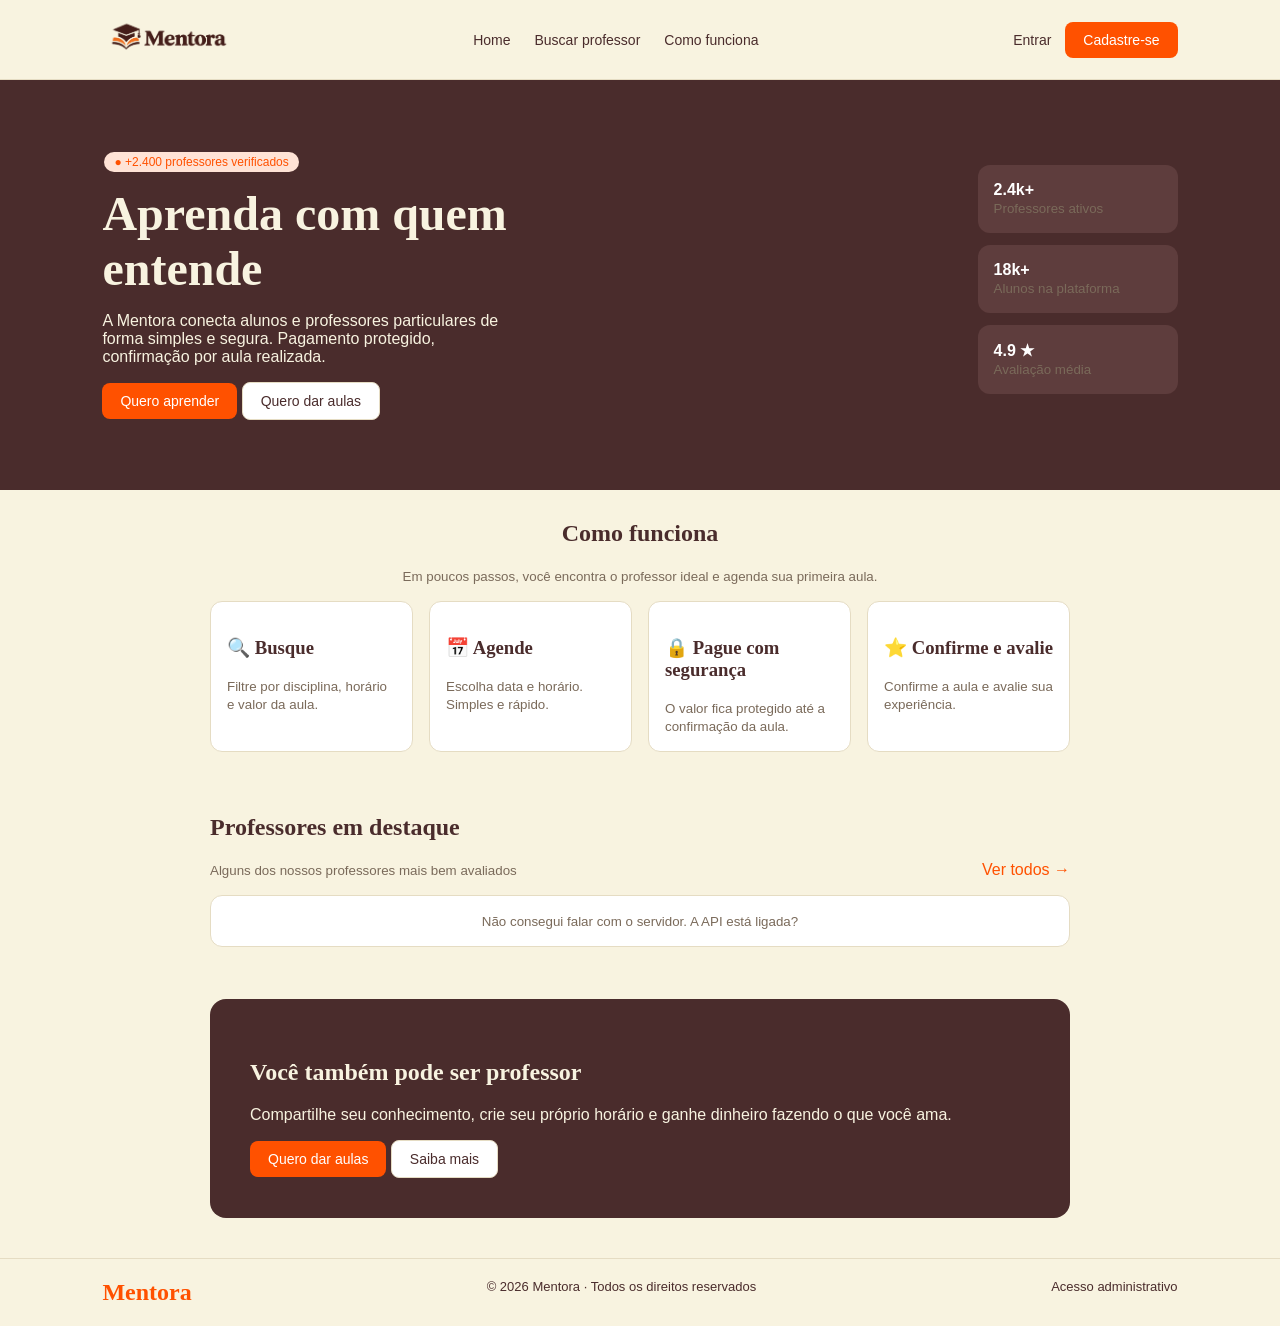
==== Mentora_site/mentora/index.html @ c7b589e5 "Primeiro commit - projeto Mentora" ====
<!DOCTYPE html>
<html lang="pt-BR">
<head>
<meta charset="UTF-8">
<meta name="viewport" content="width=device-width, initial-scale=1">
<title>Mentora</title>
<link rel="icon" type="image/png" href="Imagens/capelo.png">
<link rel="stylesheet" href="style.css">
</head>
<body>
<div id="menu"></div>
<section class="hero">
  <div>
    <span class="tag">● +2.400 professores verificados</span>
    <h1>Aprenda com quem entende</h1>
    <p>A Mentora conecta alunos e professores particulares de forma simples e segura. Pagamento protegido, confirmação por aula realizada.</p>
    <a href="cadastro.html" class="btn">Quero aprender</a>
    <a href="cadastro.html" class="btn btn-claro">Quero dar aulas</a>
  </div>
  <div>
    <div class="card"><b>2.4k+</b><br><small>Professores ativos</small></div>
    <div class="card"><b>18k+</b><br><small>Alunos na plataforma</small></div>
    <div class="card"><b>4.9 ★</b><br><small>Avaliação média</small></div>
  </div>
</section>

<div class="container" id="como">
  <h2 class="centro">Como funciona</h2>
  <p class="centro"><small>Em poucos passos, você encontra o professor ideal e agenda sua primeira aula.</small></p>
  <div class="grade">
    <div class="card"><h3>🔍 Busque</h3><small>Filtre por disciplina, horário e valor da aula.</small></div>
    <div class="card"><h3>📅 Agende</h3><small>Escolha data e horário. Simples e rápido.</small></div>
    <div class="card"><h3>🔒 Pague com segurança</h3><small>O valor fica protegido até a confirmação da aula.</small></div>
    <div class="card"><h3>⭐ Confirme e avalie</h3><small>Confirme a aula e avalie sua experiência.</small></div>
  </div>

  <h2 style="margin-top:50px">Professores em destaque</h2>
  <p><small>Alguns dos nossos professores mais bem avaliados</small> <a href="buscar.html" class="laranja" style="float:right">Ver todos →</a></p>
  <div id="lista" class="grade"></div>

  <div class="cta">
    <h2>Você também pode ser professor</h2>
    <p>Compartilhe seu conhecimento, crie seu próprio horário e ganhe dinheiro fazendo o que você ama.</p>
    <a href="cadastro.html" class="btn">Quero dar aulas</a>
    <a href="#" class="btn btn-claro">Saiba mais</a>
  </div>
</div>

<footer class="rodape"><span class="logo">Mentora</span><span>© 2026 Mentora · Todos os direitos reservados</span><a href="admin.html">Acesso administrativo</a></footer>
<script src="api.js"></script>
<script src="script.js"></script>
<script>
  montarMenu();
  carregarDestaques(); // busca na API os 4 professores mais bem avaliados
</script>
</body></html>
---- Mentora_site/mentora/style.css ----
/* Cores do site guardadas em variáveis: se mudar aqui, muda em todas as páginas */
:root { --laranja:#ff5100; --marrom:#4a2c2c; --creme:#f8f3e0; --borda:#e5dcc3; }
* { box-sizing:border-box; }
body { margin:0; font-family:Arial,sans-serif; background:var(--creme); color:var(--marrom); }
h1,h2,h3,.logo { font-family:Georgia,serif; }
a { color:inherit; text-decoration:none; }
small { color:#7a6a5a; }

/* Menu do topo */
.topo { display:flex; justify-content:space-between; align-items:center; padding:14px 8%; border-bottom:1px solid var(--borda); }
.logo { color:var(--laranja); font-size:24px; font-weight:bold; }
.topo nav a { margin:0 12px; font-size:14px; }
.topo > div a { margin-left:14px; font-size:14px; }

/* Botões, avatar e etiquetas */
.btn { display:inline-block; background:var(--laranja); color:#fff; border:0; border-radius:8px; padding:10px 18px; font-size:14px; cursor:pointer; }
.btn-claro { background:#fff; color:var(--marrom); border:1px solid var(--borda); }
.btn-largo { display:block; text-align:center; margin-top:12px; }
.avatar { display:inline-block; width:36px; height:36px; line-height:36px; text-align:center; border-radius:50%; background:#ffe3d6; color:var(--laranja); }
.grande { width:48px; height:48px; line-height:48px; border-radius:10px; background:var(--borda); color:var(--marrom); }
.tag { display:inline-block; background:#ffe3d6; color:var(--laranja); border-radius:20px; padding:3px 10px; margin:2px; font-size:12px; }
.laranja { color:var(--laranja); }

/* Layout */
.container { max-width:900px; margin:30px auto; padding:0 20px; }
.estreito { max-width:480px; }
.centro { text-align:center; }
.grade { display:grid; grid-template-columns:repeat(auto-fit,minmax(200px,1fr)); gap:16px; }
.linha { display:flex; align-items:center; gap:12px; }
.cresce { flex:1; }
.card { background:#fff; border:1px solid var(--borda); border-radius:12px; padding:16px; margin-bottom:12px; }
.preco { color:var(--laranja); font-weight:bold; font-size:18px; text-align:right; }

/* Home */
.hero { background:var(--marrom); color:var(--creme); padding:70px 8%; display:flex; justify-content:space-between; align-items:center; flex-wrap:wrap; gap:30px; }
.hero h1 { font-size:48px; margin:12px 0; max-width:420px; }
.hero p { max-width:420px; }
.hero .card { background:#5e3d3d; border:0; color:#fff; min-width:200px; }
.cta { background:var(--marrom); color:var(--creme); border-radius:16px; padding:40px; margin:40px 0; }
.rodape { display:flex; justify-content:space-between; padding:20px 8%; border-top:1px solid var(--borda); font-size:13px; }

/* Formulários */
label { display:block; font-size:13px; font-weight:bold; margin:14px 0 6px; }
input[type=text], input[type=email], input[type=password], input[type=number], input[type=time], textarea {
  width:100%; padding:10px; background:var(--creme); border:1px solid var(--borda); border-radius:8px; font-size:14px; }
.chip { display:inline-block; background:var(--creme); border:1px solid var(--borda); border-radius:20px; padding:6px 14px; margin:3px; font-size:13px; cursor:pointer; color:var(--marrom); }
.chip.ativo { background:var(--laranja); color:#fff; border-color:var(--laranja); }
.barra { display:flex; gap:6px; margin:10px 0 20px; }
.barra span { flex:1; height:4px; background:var(--borda); }
.barra span.feita { background:var(--laranja); }
.etapa { display:none; }

/* Abas (Buscar/Minhas aulas/Perfil e área do professor) */
.abas { display:flex; gap:8px; margin:20px 0; }
.abas button { background:#fff; border:1px solid var(--borda); border-radius:8px; padding:8px 16px; cursor:pointer; color:var(--marrom); }
.abas button.ativo { background:var(--laranja); color:#fff; border-color:var(--laranja); }
.aba { display:none; }
.aba.ativa { display:block; }
.cabecalho { background:#fff; border-bottom:1px solid var(--borda); }
.menu-item { display:block; background:#fff; border:1px solid var(--borda); border-radius:10px; padding:14px; margin-bottom:8px; }

/* Ajustando a LOGO */
.logo img {
  width: 130px;
  height: 45px;
  object-fit: contain;
}

/* Painel do administrador */
.ok { color:#2e7d32; margin:6px 0; }
.aviso { color:#b26a00; margin:6px 0; font-weight:bold; }
.abas button b { margin-left:4px; }

/* Foto de perfil do professor (cards, perfil e análise do admin) */
.foto-prof { width:48px; height:48px; border-radius:10px; object-fit:cover; }
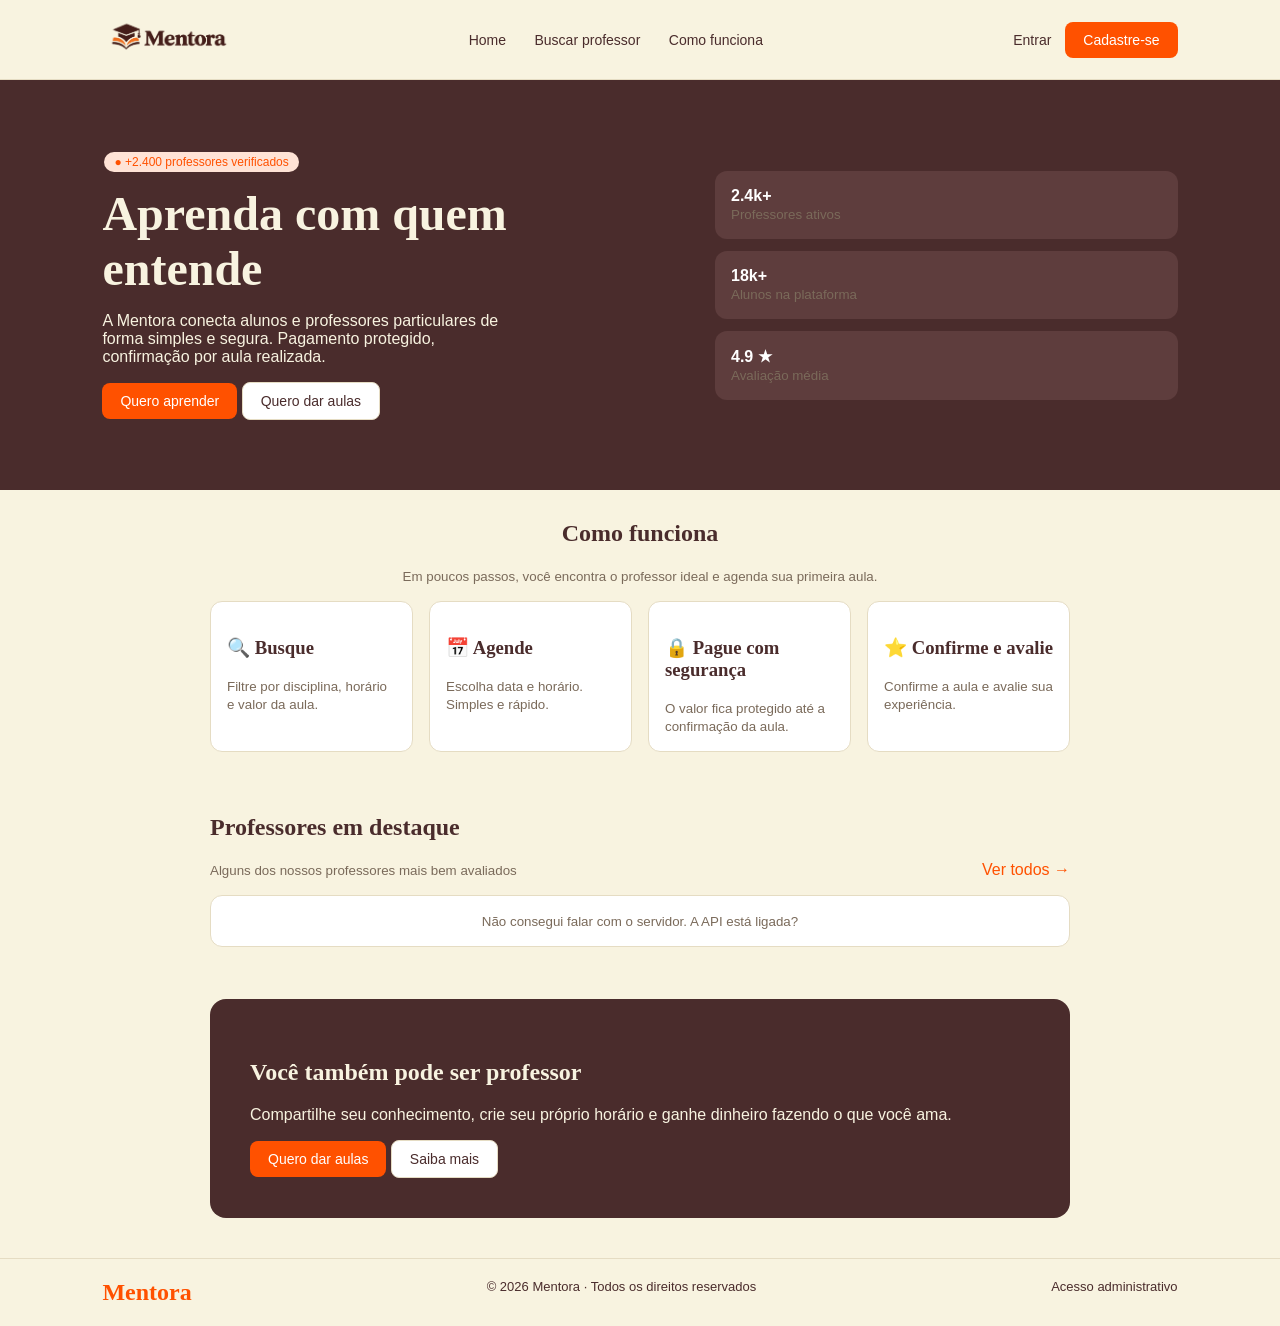
==== commit a54590b6: "Atualiza projeto Mentora" ====
--- a/Mentora_site/mentora/index.html
+++ b/Mentora_site/mentora/index.html
@@ -1,56 +1,161 @@
+
 <!DOCTYPE html>
 <html lang="pt-BR">
+
 <head>
-<meta charset="UTF-8">
-<meta name="viewport" content="width=device-width, initial-scale=1">
-<title>Mentora</title>
-<link rel="icon" type="image/png" href="Imagens/capelo.png">
-<link rel="stylesheet" href="style.css">
+  <meta charset="UTF-8">
+
+  <!-- Permite que a página se adapte à largura da tela do dispositivo -->
+  <meta name="viewport" content="width=device-width, initial-scale=1">
+
+  <title>Mentora</title>
+
+  <!-- Ícone exibido na aba do navegador -->
+  <link rel="icon" type="image/png" href="Imagens/capelo.png">
+
+  <!-- Conecta o arquivo CSS responsável pela aparência e responsividade -->
+  <link rel="stylesheet" href="style.css">
 </head>
+
 <body>
-<div id="menu"></div>
-<section class="hero">
-  <div>
-    <span class="tag">● +2.400 professores verificados</span>
-    <h1>Aprenda com quem entende</h1>
-    <p>A Mentora conecta alunos e professores particulares de forma simples e segura. Pagamento protegido, confirmação por aula realizada.</p>
-    <a href="cadastro.html" class="btn">Quero aprender</a>
-    <a href="cadastro.html" class="btn btn-claro">Quero dar aulas</a>
-  </div>
-  <div>
-    <div class="card"><b>2.4k+</b><br><small>Professores ativos</small></div>
-    <div class="card"><b>18k+</b><br><small>Alunos na plataforma</small></div>
-    <div class="card"><b>4.9 ★</b><br><small>Avaliação média</small></div>
-  </div>
-</section>
 
-<div class="container" id="como">
-  <h2 class="centro">Como funciona</h2>
-  <p class="centro"><small>Em poucos passos, você encontra o professor ideal e agenda sua primeira aula.</small></p>
-  <div class="grade">
-    <div class="card"><h3>🔍 Busque</h3><small>Filtre por disciplina, horário e valor da aula.</small></div>
-    <div class="card"><h3>📅 Agende</h3><small>Escolha data e horário. Simples e rápido.</small></div>
-    <div class="card"><h3>🔒 Pague com segurança</h3><small>O valor fica protegido até a confirmação da aula.</small></div>
-    <div class="card"><h3>⭐ Confirme e avalie</h3><small>Confirme a aula e avalie sua experiência.</small></div>
+  <!-- O menu é criado pelo JavaScript através da função montarMenu() -->
+  <div id="menu"></div>
+
+  <!-- Seção principal da página, localizada logo abaixo do menu -->
+  <section class="hero">
+
+    <div>
+      <!-- Etiqueta que destaca a quantidade de professores verificados -->
+      <span class="tag">● +2.400 professores verificados</span>
+
+      <h1>Aprenda com quem entende</h1>
+
+      <p>
+        A Mentora conecta alunos e professores particulares de forma
+        simples e segura. Pagamento protegido, confirmação por aula realizada.
+      </p>
+
+      <!-- Botões que direcionam para a página de cadastro -->
+      <a href="cadastro.html" class="btn">Quero aprender</a>
+      <a href="cadastro.html" class="btn btn-claro">Quero dar aulas</a>
+    </div>
+
+    <!-- Cards com informações e estatísticas da plataforma -->
+    <div>
+      <div class="card">
+        <b>2.4k+</b>
+        <br>
+        <small>Professores ativos</small>
+      </div>
+
+      <div class="card">
+        <b>18k+</b>
+        <br>
+        <small>Alunos na plataforma</small>
+      </div>
+
+      <div class="card">
+        <b>4.9 ★</b>
+        <br>
+        <small>Avaliação média</small>
+      </div>
+    </div>
+
+  </section>
+
+  <!-- Container que organiza e limita a largura do conteúdo da página -->
+  <div class="container" id="como">
+
+    <h2 class="centro">Como funciona</h2>
+
+    <p class="centro">
+      <small>
+        Em poucos passos, você encontra o professor ideal e agenda sua primeira aula.
+      </small>
+    </p>
+
+    <!-- Grid organiza os cards em colunas e permite adaptação em telas menores -->
+    <div class="grade">
+
+      <div class="card">
+        <h3>🔍 Busque</h3>
+        <small>Filtre por disciplina, horário e valor da aula.</small>
+      </div>
+
+      <div class="card">
+        <h3>📅 Agende</h3>
+        <small>Escolha data e horário. Simples e rápido.</small>
+      </div>
+
+      <div class="card">
+        <h3>🔒 Pague com segurança</h3>
+        <small>O valor fica protegido até a confirmação da aula.</small>
+      </div>
+
+      <div class="card">
+        <h3>⭐ Confirme e avalie</h3>
+        <small>Confirme a aula e avalie sua experiência.</small>
+      </div>
+
+    </div>
+
+    <!-- Seção que apresenta os professores em destaque -->
+    <h2 style="margin-top:50px">Professores em destaque</h2>
+
+    <p>
+      <small>Alguns dos nossos professores mais bem avaliados</small>
+
+      <!-- Link para visualizar todos os professores -->
+      <a href="buscar.html" class="laranja link-todos">Ver todos →</a>
+    </p>
+
+    <!-- Os cards dos professores são inseridos pelo JavaScript após receber os dados da API -->
+    <div id="lista" class="grade"></div>
+
+    <!-- CTA (Call to Action): seção que incentiva o usuário a se cadastrar como professor -->
+    <div class="cta">
+
+      <h2>Você também pode ser professor</h2>
+
+      <p>
+        Compartilhe seu conhecimento, crie seu próprio horário e ganhe
+        dinheiro fazendo o que você ama.
+      </p>
+
+      <a href="cadastro.html" class="btn">Quero dar aulas</a>
+
+      <!-- Link ainda sem destino específico -->
+      <a href="#" class="btn btn-claro">Saiba mais</a>
+
+    </div>
+
   </div>
 
-  <h2 style="margin-top:50px">Professores em destaque</h2>
-  <p><small>Alguns dos nossos professores mais bem avaliados</small> <a href="buscar.html" class="laranja" style="float:right">Ver todos →</a></p>
-  <div id="lista" class="grade"></div>
+  <!-- Rodapé com identificação da plataforma e acesso administrativo -->
+  <footer class="rodape">
 
-  <div class="cta">
-    <h2>Você também pode ser professor</h2>
-    <p>Compartilhe seu conhecimento, crie seu próprio horário e ganhe dinheiro fazendo o que você ama.</p>
-    <a href="cadastro.html" class="btn">Quero dar aulas</a>
-    <a href="#" class="btn btn-claro">Saiba mais</a>
-  </div>
-</div>
+    <span class="logo">Mentora</span>
 
-<footer class="rodape"><span class="logo">Mentora</span><span>© 2026 Mentora · Todos os direitos reservados</span><a href="admin.html">Acesso administrativo</a></footer>
-<script src="api.js"></script>
-<script src="script.js"></script>
-<script>
-  montarMenu();
-  carregarDestaques(); // busca na API os 4 professores mais bem avaliados
-</script>
-</body></html>
+    <span>© 2026 Mentora · Todos os direitos reservados</span>
+
+    <a href="admin.html">Acesso administrativo</a>
+
+  </footer>
+
+  <!-- Carrega primeiro a API, responsável pela comunicação com o servidor -->
+  <script src="api.js"></script>
+
+  <!-- Carrega as funções responsáveis pelas interações da página -->
+  <script src="script.js"></script>
+
+  <script>
+    // Cria o menu da página através do JavaScript
+    montarMenu();
+
+    // Busca na API os professores que serão exibidos na seção de destaques
+    carregarDestaques();
+  </script>
+
+</body>
+</html>
--- a/Mentora_site/mentora/style.css
+++ b/Mentora_site/mentora/style.css
@@ -1,75 +1,831 @@
-/* Cores do site guardadas em variáveis: se mudar aqui, muda em todas as páginas */
-:root { --laranja:#ff5100; --marrom:#4a2c2c; --creme:#f8f3e0; --borda:#e5dcc3; }
-* { box-sizing:border-box; }
-body { margin:0; font-family:Arial,sans-serif; background:var(--creme); color:var(--marrom); }
-h1,h2,h3,.logo { font-family:Georgia,serif; }
-a { color:inherit; text-decoration:none; }
-small { color:#7a6a5a; }
-
-/* Menu do topo */
-.topo { display:flex; justify-content:space-between; align-items:center; padding:14px 8%; border-bottom:1px solid var(--borda); }
-.logo { color:var(--laranja); font-size:24px; font-weight:bold; }
-.topo nav a { margin:0 12px; font-size:14px; }
-.topo > div a { margin-left:14px; font-size:14px; }
-
-/* Botões, avatar e etiquetas */
-.btn { display:inline-block; background:var(--laranja); color:#fff; border:0; border-radius:8px; padding:10px 18px; font-size:14px; cursor:pointer; }
-.btn-claro { background:#fff; color:var(--marrom); border:1px solid var(--borda); }
-.btn-largo { display:block; text-align:center; margin-top:12px; }
-.avatar { display:inline-block; width:36px; height:36px; line-height:36px; text-align:center; border-radius:50%; background:#ffe3d6; color:var(--laranja); }
-.grande { width:48px; height:48px; line-height:48px; border-radius:10px; background:var(--borda); color:var(--marrom); }
-.tag { display:inline-block; background:#ffe3d6; color:var(--laranja); border-radius:20px; padding:3px 10px; margin:2px; font-size:12px; }
-.laranja { color:var(--laranja); }
-
-/* Layout */
-.container { max-width:900px; margin:30px auto; padding:0 20px; }
-.estreito { max-width:480px; }
-.centro { text-align:center; }
-.grade { display:grid; grid-template-columns:repeat(auto-fit,minmax(200px,1fr)); gap:16px; }
-.linha { display:flex; align-items:center; gap:12px; }
-.cresce { flex:1; }
-.card { background:#fff; border:1px solid var(--borda); border-radius:12px; padding:16px; margin-bottom:12px; }
-.preco { color:var(--laranja); font-weight:bold; font-size:18px; text-align:right; }
-
-/* Home */
-.hero { background:var(--marrom); color:var(--creme); padding:70px 8%; display:flex; justify-content:space-between; align-items:center; flex-wrap:wrap; gap:30px; }
-.hero h1 { font-size:48px; margin:12px 0; max-width:420px; }
-.hero p { max-width:420px; }
-.hero .card { background:#5e3d3d; border:0; color:#fff; min-width:200px; }
-.cta { background:var(--marrom); color:var(--creme); border-radius:16px; padding:40px; margin:40px 0; }
-.rodape { display:flex; justify-content:space-between; padding:20px 8%; border-top:1px solid var(--borda); font-size:13px; }
-
-/* Formulários */
-label { display:block; font-size:13px; font-weight:bold; margin:14px 0 6px; }
-input[type=text], input[type=email], input[type=password], input[type=number], input[type=time], textarea {
-  width:100%; padding:10px; background:var(--creme); border:1px solid var(--borda); border-radius:8px; font-size:14px; }
-.chip { display:inline-block; background:var(--creme); border:1px solid var(--borda); border-radius:20px; padding:6px 14px; margin:3px; font-size:13px; cursor:pointer; color:var(--marrom); }
-.chip.ativo { background:var(--laranja); color:#fff; border-color:var(--laranja); }
-.barra { display:flex; gap:6px; margin:10px 0 20px; }
-.barra span { flex:1; height:4px; background:var(--borda); }
-.barra span.feita { background:var(--laranja); }
-.etapa { display:none; }
-
-/* Abas (Buscar/Minhas aulas/Perfil e área do professor) */
-.abas { display:flex; gap:8px; margin:20px 0; }
-.abas button { background:#fff; border:1px solid var(--borda); border-radius:8px; padding:8px 16px; cursor:pointer; color:var(--marrom); }
-.abas button.ativo { background:var(--laranja); color:#fff; border-color:var(--laranja); }
-.aba { display:none; }
-.aba.ativa { display:block; }
-.cabecalho { background:#fff; border-bottom:1px solid var(--borda); }
-.menu-item { display:block; background:#fff; border:1px solid var(--borda); border-radius:10px; padding:14px; margin-bottom:8px; }
-
-/* Ajustando a LOGO */
+/* ==========================================
+   CORES PRINCIPAIS DO SITE
+   Define as cores, fontes e estilos básicos.
+========================================== */
+
+:root {
+  --laranja:#ff5100;
+  --marrom:#4a2c2c;
+  --creme:#f8f3e0;
+  --borda:#e5dcc3;
+}
+
+* {
+  box-sizing:border-box;
+}
+
+body {
+  margin:0;
+  font-family:Arial,sans-serif;
+  background:var(--creme);
+  color:var(--marrom);
+}
+
+h1,h2,h3,.logo {
+  font-family:Georgia,serif;
+}
+
+a {
+  color:inherit;
+  text-decoration:none;
+}
+
+small {
+  color:#7a6a5a;
+}
+
+
+/* ==========================================
+   MENU DO TOPO
+   Organiza o menu, a logo e os links.
+========================================== */
+
+.topo {
+  display:flex;
+  justify-content:space-between;
+  align-items:center;
+  padding:14px 8%;
+  border-bottom:1px solid var(--borda);
+  position:relative;
+  background:var(--creme);
+  z-index:100;
+}
+
+.logo {
+  color:var(--laranja);
+  font-size:24px;
+  font-weight:bold;
+}
+
+.topo nav a {
+  margin:0 12px;
+  font-size:14px;
+}
+
+.topo > div a {
+  margin-left:14px;
+  font-size:14px;
+}
+
+/* Elementos exclusivos do menu de celular ficam escondidos no computador */
+.menu-mobile-btn,
+.menu-fechar,
+.menu-fundo,
+.menu-mobile-conta {
+  display:none;
+}
+
+
+/* ==========================================
+   BOTÕES, AVATARES E ETIQUETAS
+========================================== */
+
+.btn {
+  display:inline-block;
+  background:var(--laranja);
+  color:#fff;
+  border:0;
+  border-radius:8px;
+  padding:10px 18px;
+  font-size:14px;
+  cursor:pointer;
+}
+
+.btn-claro {
+  background:#fff;
+  color:var(--marrom);
+  border:1px solid var(--borda);
+}
+
+.btn-largo {
+  display:block;
+  text-align:center;
+  margin-top:12px;
+}
+
+.avatar {
+  display:inline-block;
+  width:36px;
+  height:36px;
+  line-height:36px;
+  text-align:center;
+  border-radius:50%;
+  background:#ffe3d6;
+  color:var(--laranja);
+}
+
+.grande {
+  width:48px;
+  height:48px;
+  line-height:48px;
+  border-radius:10px;
+  background:var(--borda);
+  color:var(--marrom);
+}
+
+.tag {
+  display:inline-block;
+  background:#ffe3d6;
+  color:var(--laranja);
+  border-radius:20px;
+  padding:3px 10px;
+  margin:2px;
+  font-size:12px;
+}
+
+.laranja {
+  color:var(--laranja);
+}
+
+
+/* ==========================================
+   LAYOUT
+   Organiza os conteúdos, linhas, colunas e cards.
+========================================== */
+
+.container {
+  max-width:900px;
+  margin:30px auto;
+  padding:0 20px;
+}
+
+.estreito {
+  max-width:480px;
+}
+
+.centro {
+  text-align:center;
+}
+
+.grade {
+  display:grid;
+  grid-template-columns:repeat(auto-fit,minmax(200px,1fr));
+  gap:16px;
+}
+
+.linha {
+  display:flex;
+  align-items:center;
+  gap:12px;
+}
+
+.cresce {
+  flex:1;
+}
+
+.card {
+  background:#fff;
+  border:1px solid var(--borda);
+  border-radius:12px;
+  padding:16px;
+  margin-bottom:12px;
+}
+
+.preco {
+  color:var(--laranja);
+  font-weight:bold;
+  font-size:18px;
+  text-align:right;
+}
+
+
+/* ==========================================
+   HOME
+   Define o banner, chamada para ação e rodapé.
+========================================== */
+
+.hero {
+  background:var(--marrom);
+  color:var(--creme);
+  padding:70px 8%;
+  display:flex;
+  justify-content:space-between;
+  align-items:center;
+  flex-wrap:wrap;
+  gap:30px;
+}
+
+.hero h1 {
+  font-size:48px;
+  margin:12px 0;
+  max-width:420px;
+}
+
+.hero p {
+  max-width:420px;
+}
+
+.hero .card {
+  background:#5e3d3d;
+  border:0;
+  color:#fff;
+  min-width:200px;
+}
+
+.cta {
+  background:var(--marrom);
+  color:var(--creme);
+  border-radius:16px;
+  padding:40px;
+  margin:40px 0;
+}
+
+.rodape {
+  display:flex;
+  justify-content:space-between;
+  padding:20px 8%;
+  border-top:1px solid var(--borda);
+  font-size:13px;
+}
+
+
+/* ==========================================
+   FORMULÁRIOS
+   Define campos, etiquetas e etapas do cadastro.
+========================================== */
+
+label {
+  display:block;
+  font-size:13px;
+  font-weight:bold;
+  margin:14px 0 6px;
+}
+
+input[type=text],
+input[type=email],
+input[type=password],
+input[type=number],
+input[type=time],
+textarea {
+  width:100%;
+  padding:10px;
+  background:var(--creme);
+  border:1px solid var(--borda);
+  border-radius:8px;
+  font-size:14px;
+}
+
+.chip {
+  display:inline-block;
+  background:var(--creme);
+  border:1px solid var(--borda);
+  border-radius:20px;
+  padding:6px 14px;
+  margin:3px;
+  font-size:13px;
+  cursor:pointer;
+  color:var(--marrom);
+}
+
+.chip.ativo {
+  background:var(--laranja);
+  color:#fff;
+  border-color:var(--laranja);
+}
+
+.barra {
+  display:flex;
+  gap:6px;
+  margin:10px 0 20px;
+}
+
+.barra span {
+  flex:1;
+  height:4px;
+  background:var(--borda);
+}
+
+.barra span.feita {
+  background:var(--laranja);
+}
+
+.etapa {
+  display:none;
+}
+
+
+/* ==========================================
+   ABAS E MENU
+   Controla a aparência e visibilidade das abas.
+========================================== */
+
+.abas {
+  display:flex;
+  gap:8px;
+  margin:20px 0;
+}
+
+.abas button {
+  background:#fff;
+  border:1px solid var(--borda);
+  border-radius:8px;
+  padding:8px 16px;
+  cursor:pointer;
+  color:var(--marrom);
+}
+
+.abas button.ativo {
+  background:var(--laranja);
+  color:#fff;
+  border-color:var(--laranja);
+}
+
+.aba {
+  display:none;
+}
+
+.aba.ativa {
+  display:block;
+}
+
+.cabecalho {
+  background:#fff;
+  border-bottom:1px solid var(--borda);
+}
+
+.menu-item {
+  display:block;
+  background:#fff;
+  border:1px solid var(--borda);
+  border-radius:10px;
+  padding:14px;
+  margin-bottom:8px;
+}
+
+
+/* ==========================================
+   LOGO
+   Ajusta o tamanho e a proporção da imagem.
+========================================== */
+
 .logo img {
-  width: 130px;
-  height: 45px;
-  object-fit: contain;
-}
-
-/* Painel do administrador */
-.ok { color:#2e7d32; margin:6px 0; }
-.aviso { color:#b26a00; margin:6px 0; font-weight:bold; }
-.abas button b { margin-left:4px; }
-
-/* Foto de perfil do professor (cards, perfil e análise do admin) */
-.foto-prof { width:48px; height:48px; border-radius:10px; object-fit:cover; }
+  width:130px;
+  height:45px;
+  object-fit:contain;
+}
+
+
+/* ==========================================
+   PAINEL DO ADMINISTRADOR
+   Define mensagens de sucesso e avisos.
+========================================== */
+
+.ok {
+  color:#2e7d32;
+  margin:6px 0;
+}
+
+.aviso {
+  color:#b26a00;
+  margin:6px 0;
+  font-weight:bold;
+}
+
+.abas button b {
+  margin-left:4px;
+}
+
+
+/* ==========================================
+   FOTO DO PROFESSOR
+   Ajusta tamanho e aparência das fotos.
+========================================== */
+
+.foto-prof {
+  width:48px;
+  height:48px;
+  border-radius:10px;
+  object-fit:cover;
+}
+
+
+/* ==========================================
+   RESPONSIVIDADE PARA TABLETS
+   Ajusta o site para telas de até 768px.
+========================================== */
+
+@media (max-width:768px) {
+
+  /* Organiza o menu superior */
+  .topo {
+    flex-wrap:wrap;
+    justify-content:space-between;
+    gap:12px;
+    padding:14px 4%;
+  }
+
+  /* Ajusta o conteúdo */
+  .container {
+    width:100%;
+    padding:0 16px;
+  }
+
+  /* Ajusta o banner */
+  .hero {
+    padding:45px 5%;
+    gap:20px;
+  }
+
+  .hero h1 {
+    font-size:38px;
+  }
+
+  /* Ajusta os cards */
+  .grade {
+    grid-template-columns:repeat(2,minmax(0,1fr));
+    gap:12px;
+  }
+
+  .card {
+    padding:14px;
+  }
+
+  /* Permite quebra das linhas */
+  .linha {
+    flex-wrap:wrap;
+  }
+
+  .cresce {
+    min-width:0;
+  }
+
+  /* Ajusta as abas */
+  .abas {
+    flex-wrap:wrap;
+  }
+
+  /* Ajusta a chamada para ação */
+  .cta {
+    padding:30px;
+    margin:25px 0;
+  }
+
+  /* Ajusta o rodapé */
+  .rodape {
+    padding:20px 5%;
+    gap:15px;
+  }
+}
+
+
+/* ==========================================
+   RESPONSIVIDADE PARA CELULARES
+   Ajusta o site para telas de até 480px.
+========================================== */
+
+@media (max-width:480px) {
+
+  /* Cabeçalho do celular */
+  .topo {
+    flex-direction:row;
+    justify-content:space-between;
+    align-items:center;
+    padding:10px 16px;
+    gap:10px;
+  }
+
+  .logo img {
+    width:115px;
+    height:auto;
+  }
+
+  /* Botão de abrir o menu */
+  .menu-mobile-btn {
+    display:block;
+    background:transparent;
+    border:0;
+    color:var(--marrom);
+    font-size:30px;
+    line-height:1;
+    cursor:pointer;
+    padding:6px;
+  }
+
+  /* Esconde a conta que aparece no computador */
+  .menu-desktop-conta {
+    display:none !important;
+  }
+
+  /* Painel lateral */
+  .topo nav.menu-lateral {
+    display:flex;
+    flex-direction:column;
+    align-items:stretch;
+    justify-content:flex-start;
+    gap:8px;
+
+    position:fixed;
+    top:0;
+    right:0;
+    width:min(290px, 85vw);
+    height:100vh;
+    height:100dvh;
+
+    padding:70px 22px 24px;
+    background:var(--creme);
+    box-shadow:-4px 0 18px rgba(0,0,0,0.18);
+
+    z-index:202;
+    overflow-y:auto;
+
+    transform:translateX(110%);
+    transition:transform 0.3s ease;
+  }
+
+  /* Quando o JavaScript abre o menu */
+  .topo nav.menu-lateral.aberto {
+    transform:translateX(0);
+  }
+
+  /* Links dentro do painel */
+  .topo nav.menu-lateral > a {
+    display:block;
+    margin:0;
+    padding:13px 8px;
+    border-bottom:1px solid var(--borda);
+    font-size:15px;
+  }
+
+  /* Botão de fechar */
+  .menu-fechar {
+    display:block;
+    position:absolute;
+    top:14px;
+    right:18px;
+    background:transparent;
+    border:0;
+    color:var(--marrom);
+    font-size:32px;
+    cursor:pointer;
+  }
+
+  /* Fundo escuro atrás do painel */
+  .menu-fundo {
+    display:block;
+    position:fixed;
+    inset:0;
+    background:rgba(0,0,0,0.45);
+    z-index:201;
+
+    opacity:0;
+    visibility:hidden;
+    transition:opacity 0.3s ease, visibility 0.3s ease;
+  }
+
+  .menu-fundo.aberto {
+    opacity:1;
+    visibility:visible;
+  }
+
+  /* Links de conta dentro do menu lateral */
+  .menu-mobile-conta {
+    display:flex;
+    flex-direction:column;
+    gap:12px;
+    margin-top:14px;
+  }
+
+  .menu-mobile-conta a {
+    display:block;
+    margin:0;
+    padding:10px 8px;
+  }
+
+  .menu-mobile-conta .btn {
+    text-align:center;
+  }
+
+  /* Impede a página de rolar com o menu aberto */
+  body.menu-aberto {
+    overflow:hidden;
+  }
+
+  /* Conteúdo */
+  .container {
+    width:100%;
+    padding:0 14px;
+    margin:18px auto;
+  }
+
+  .estreito {
+    max-width:100%;
+  }
+
+  /* Títulos */
+  h1 {
+    font-size:28px;
+  }
+
+  h2 {
+    font-size:23px;
+  }
+
+  h3 {
+    font-size:19px;
+  }
+
+  /* Banner inicial */
+  .hero {
+    flex-direction:column;
+    align-items:flex-start;
+    padding:35px 20px;
+    gap:18px;
+  }
+
+  .hero h1 {
+    font-size:30px;
+  }
+
+  .hero p {
+    font-size:14px;
+  }
+
+  .hero .card {
+    width:100%;
+    min-width:0;
+  }
+
+  /* Cards em uma coluna */
+  .grade {
+    grid-template-columns:1fr;
+    gap:12px;
+  }
+
+  .card {
+    width:100%;
+    padding:13px;
+  }
+
+  /* Linhas */
+  .linha {
+    flex-wrap:wrap;
+    gap:10px;
+  }
+
+  .cresce {
+    width:100%;
+  }
+
+  /* Botões */
+  .btn {
+    max-width:100%;
+    padding:10px 14px;
+  }
+
+  .btn-largo {
+    width:100%;
+  }
+
+  /* Abas com rolagem lateral */
+  .abas {
+    display:flex;
+    flex-wrap:nowrap;
+    overflow-x:auto;
+    white-space:nowrap;
+    padding-bottom:8px;
+  }
+
+  .abas button {
+    flex-shrink:0;
+    font-size:13px;
+  }
+
+  /* Formulários */
+  input,
+  textarea,
+  select {
+    max-width:100%;
+    font-size:16px;
+  }
+
+  input[type=text],
+  input[type=email],
+  input[type=password],
+  input[type=number],
+  input[type=time],
+  textarea {
+    width:100%;
+  }
+
+  /* Etapas do cadastro */
+  .barra {
+    gap:4px;
+  }
+
+  /* Etiquetas */
+  .chip,
+  .tag {
+    max-width:100%;
+  }
+
+  /* Preços */
+  .preco {
+    text-align:left;
+    font-size:16px;
+  }
+
+  /* Chamada para ação */
+  .cta {
+    padding:22px 16px;
+    margin:20px 0;
+  }
+
+  /* Rodapé */
+  .rodape {
+    flex-direction:column;
+    align-items:center;
+    text-align:center;
+    padding:20px 14px;
+    gap:12px;
+  }
+
+  /* Foto dos professores */
+  .foto-prof {
+    width:42px;
+    height:42px;
+  }
+
+  /* Cabeçalho do administrador */
+  .cabecalho .container {
+    padding:14px;
+  }
+}
+
+
+/* ==========================================
+   CELULARES PEQUENOS
+   Ajustes extras para telas de até 360px.
+========================================== */
+
+@media (max-width:360px) {
+
+  .hero h1 {
+    font-size:26px;
+  }
+
+  .abas button {
+    padding:7px 10px;
+    font-size:12px;
+  }
+
+  .card {
+    padding:10px;
+  }
+
+  .cta {
+    padding:18px 12px;
+  }
+
+  .btn {
+    font-size:13px;
+    padding:9px 12px;
+  }
+}
+
+
+/* ==========================================
+   AJUSTES ESPECÍFICOS DA TELA INICIAL
+   Organiza o banner, estatísticas e link.
+========================================== */
+
+/* Divide o banner entre texto e estatísticas */
+.hero > div:first-child {
+  flex:1 1 320px;
+  min-width:0;
+}
+
+/* Organiza os três cards de estatísticas */
+.hero > div:last-child {
+  flex:1 1 200px;
+  display:grid;
+  grid-template-columns:1fr;
+  gap:12px;
+}
+
+/* Evita espaços extras entre os cards de estatísticas */
+.hero > div:last-child .card {
+  width:100%;
+  min-width:0;
+  margin-bottom:0;
+}
+
+/* Posiciona o link Ver todos à direita */
+.link-todos {
+  float:right;
+}
+
+/* Ajusta os elementos da tela inicial em celulares */
+@media (max-width:480px) {
+
+  /* Faz a área das estatísticas ocupar toda a largura */
+  .hero > div:last-child {
+    width:100%;
+  }
+
+  /* Deixa o link Ver todos abaixo do texto */
+  .link-todos {
+    float:none;
+    display:inline-block;
+    margin-top:8px;
+  }
+}
